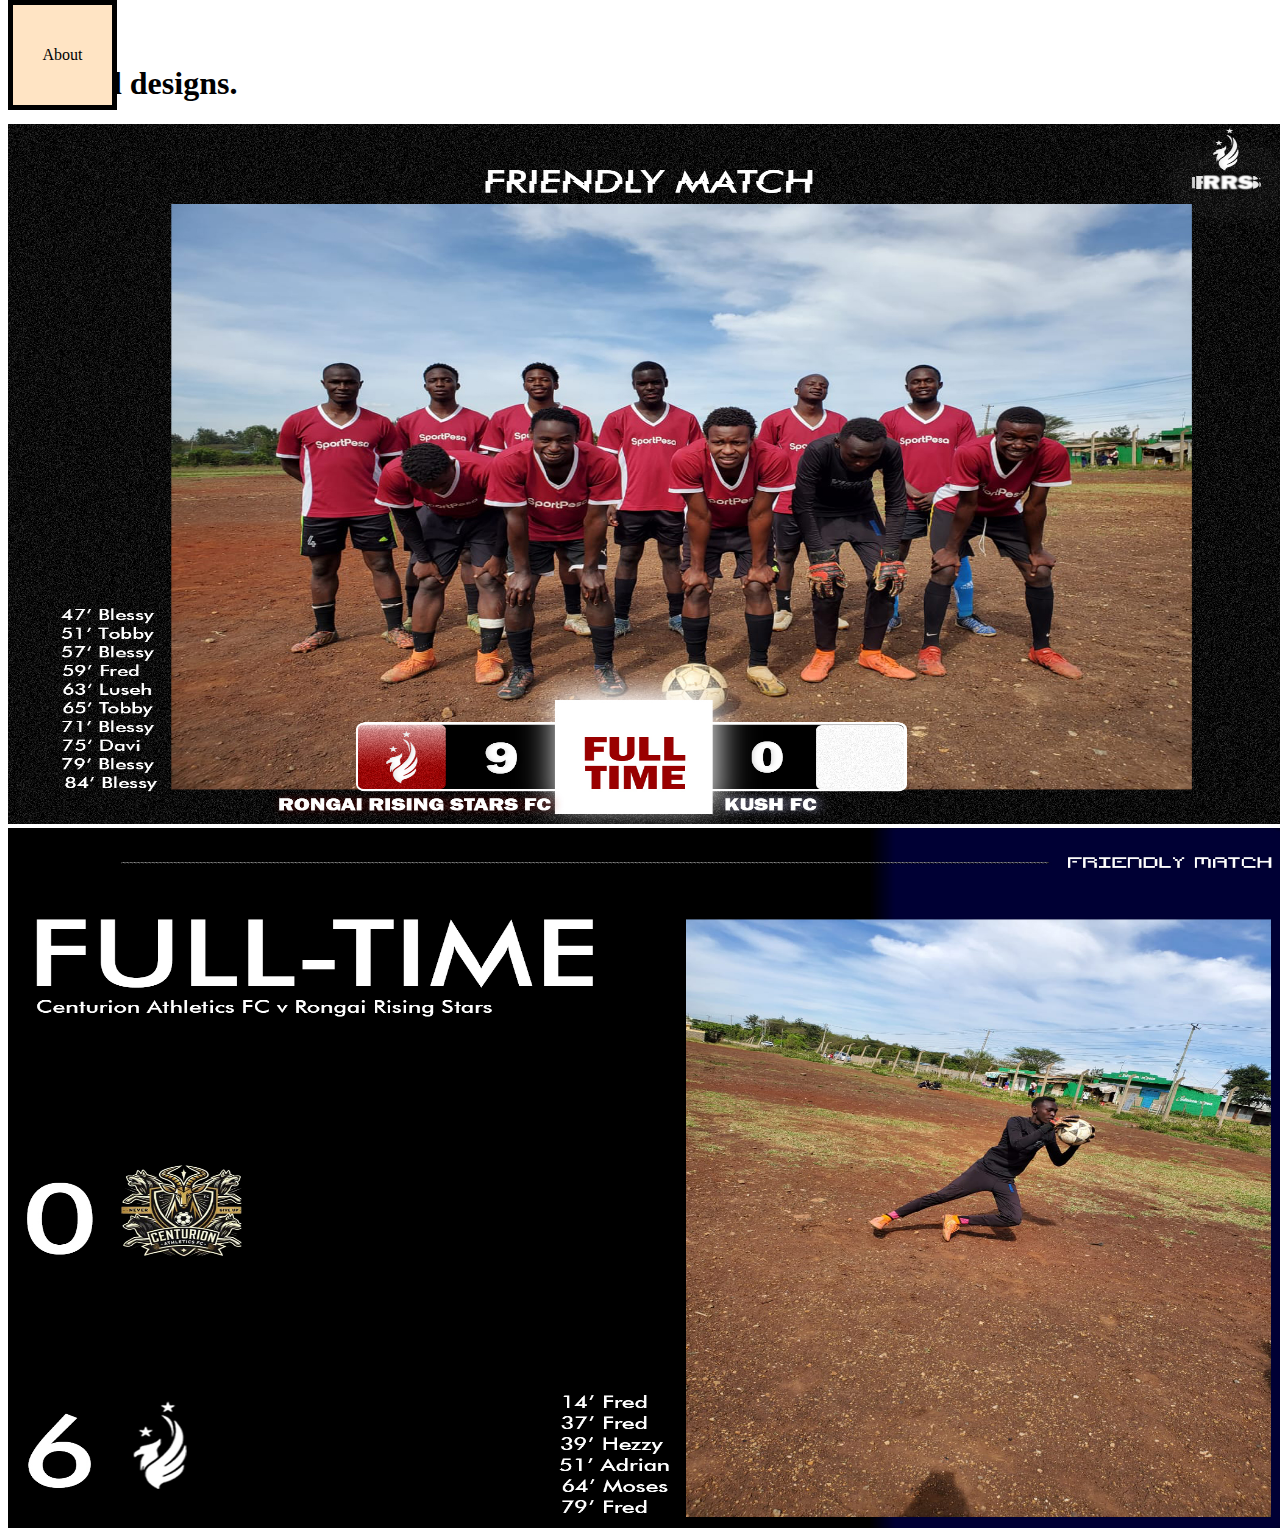
==== pportfolio/index.html @ 8031c219 "first commit" ====
<!DOCTYPE html>
<html>
     <head>
<title>Isaac's Graphic Design Portfolio</title>
     </head>

     <body>
        <nav>
            <div>
                <a href="#portfolio">Portfolio</a>
                <link rel="stylesheet" href="index.css">
            </div>
        </nav>
        <nav class="navigation">
            <div>
                <a href="#about">About</a>
            </div>
        </nav>
        <nav>
            <div>
                <a href="#contact me">Contact me</a>
            </div>
        </nav>
        <header>
            <h1>Football designs.</h1>
        </header>
        <section>
            <div>
                <img src="./thedesigns/kushfc.jpg" alt="">
            </div>
        </section>
        <section>
            <div>
                <img src="thedesigns/centurion1.jpg" alt="">
            </div>
        </section>
     </body>
</html>
---- pportfolio/index.css ----
.navigation{
    width: 99px;
    height: 100px;
    border: 5px solid black;
    background-color: bisque;
    top: 0;
    left: 10;
    display: flex;
    position: fixed;
    justify-content: space-around;
    align-items: center;
}
a{
    text-decoration: none;
    color: black;
}
img{
    width: 100vw;
    height: 700px;
}
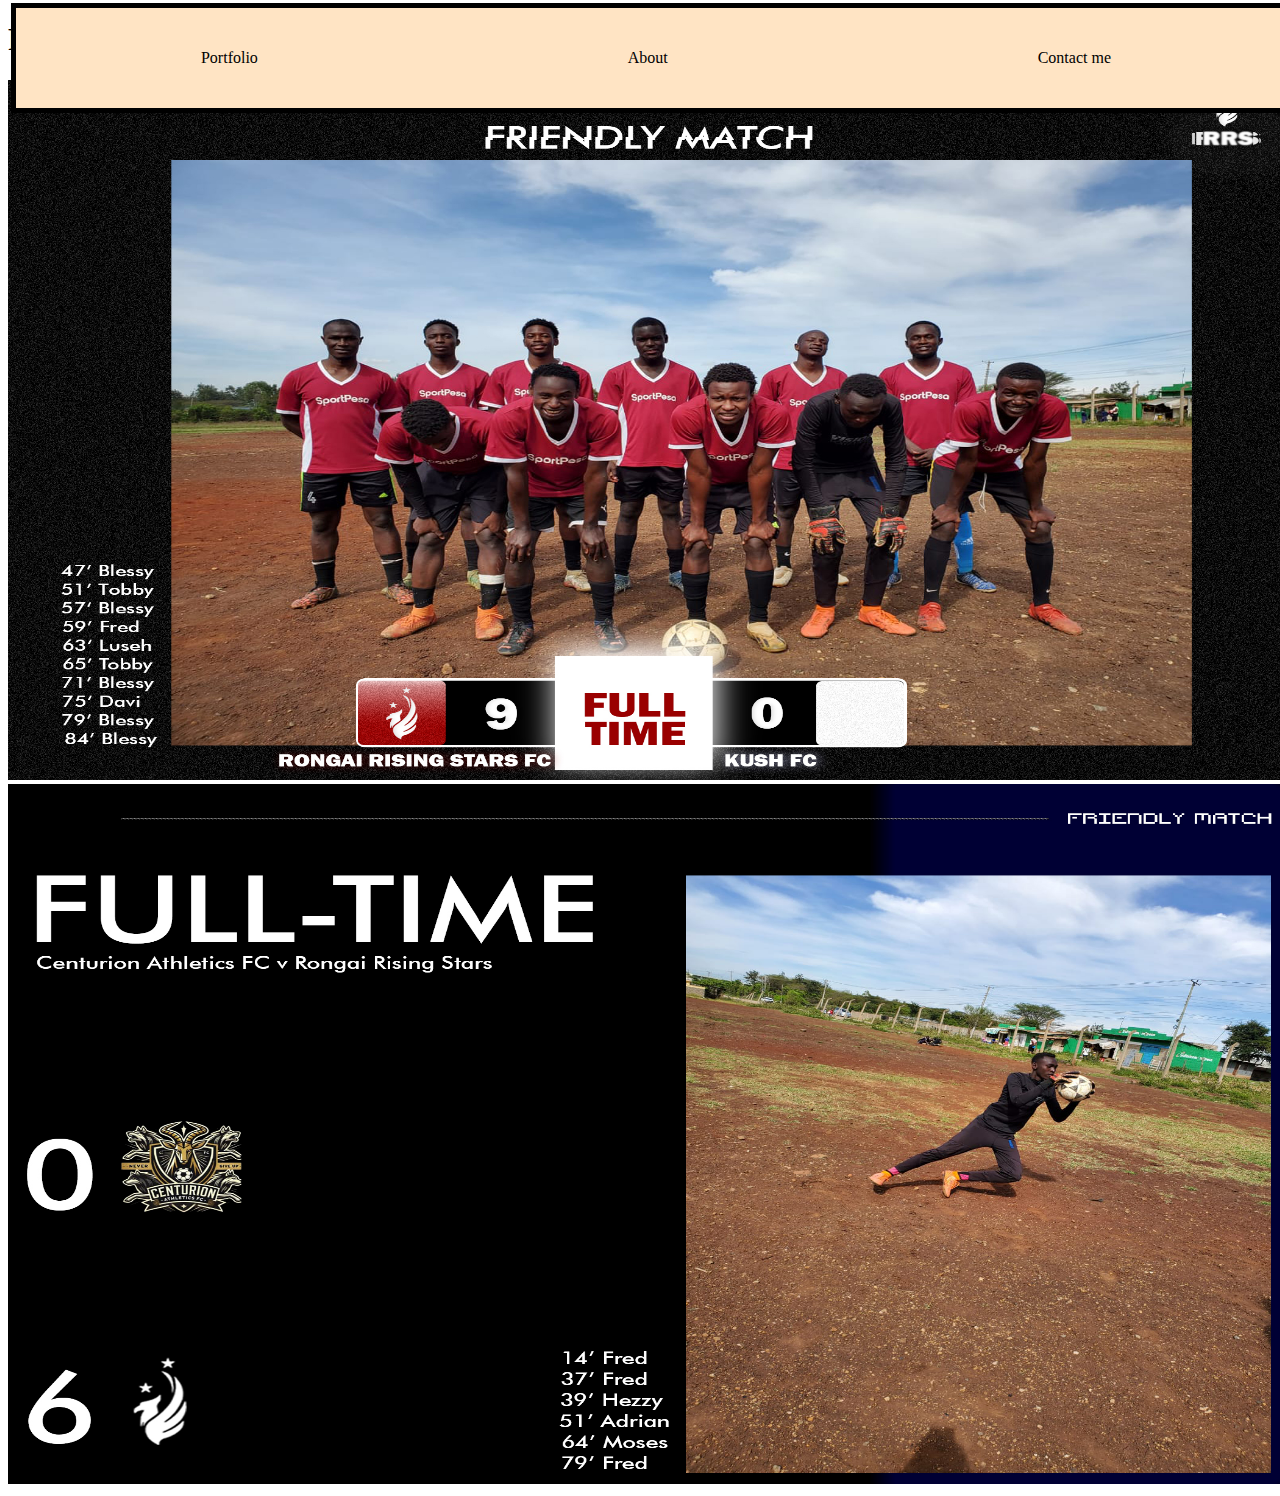
==== commit 45f08f30: "Add README.md" ====
--- a/pportfolio/index.html
+++ b/pportfolio/index.html
@@ -5,18 +5,14 @@
      </head>
 
      <body>
-        <nav>
+        <nav class="navigation">
             <div>
                 <a href="#portfolio">Portfolio</a>
                 <link rel="stylesheet" href="index.css">
             </div>
-        </nav>
-        <nav class="navigation">
             <div>
                 <a href="#about">About</a>
             </div>
-        </nav>
-        <nav>
             <div>
                 <a href="#contact me">Contact me</a>
             </div>
--- a/pportfolio/index.css
+++ b/pportfolio/index.css
@@ -1,6 +1,7 @@
 .navigation{
-    width: 99px;
+    width: 100vw;
     height: 100px;
+    margin: 3px;
     border: 5px solid black;
     background-color: bisque;
     top: 0;
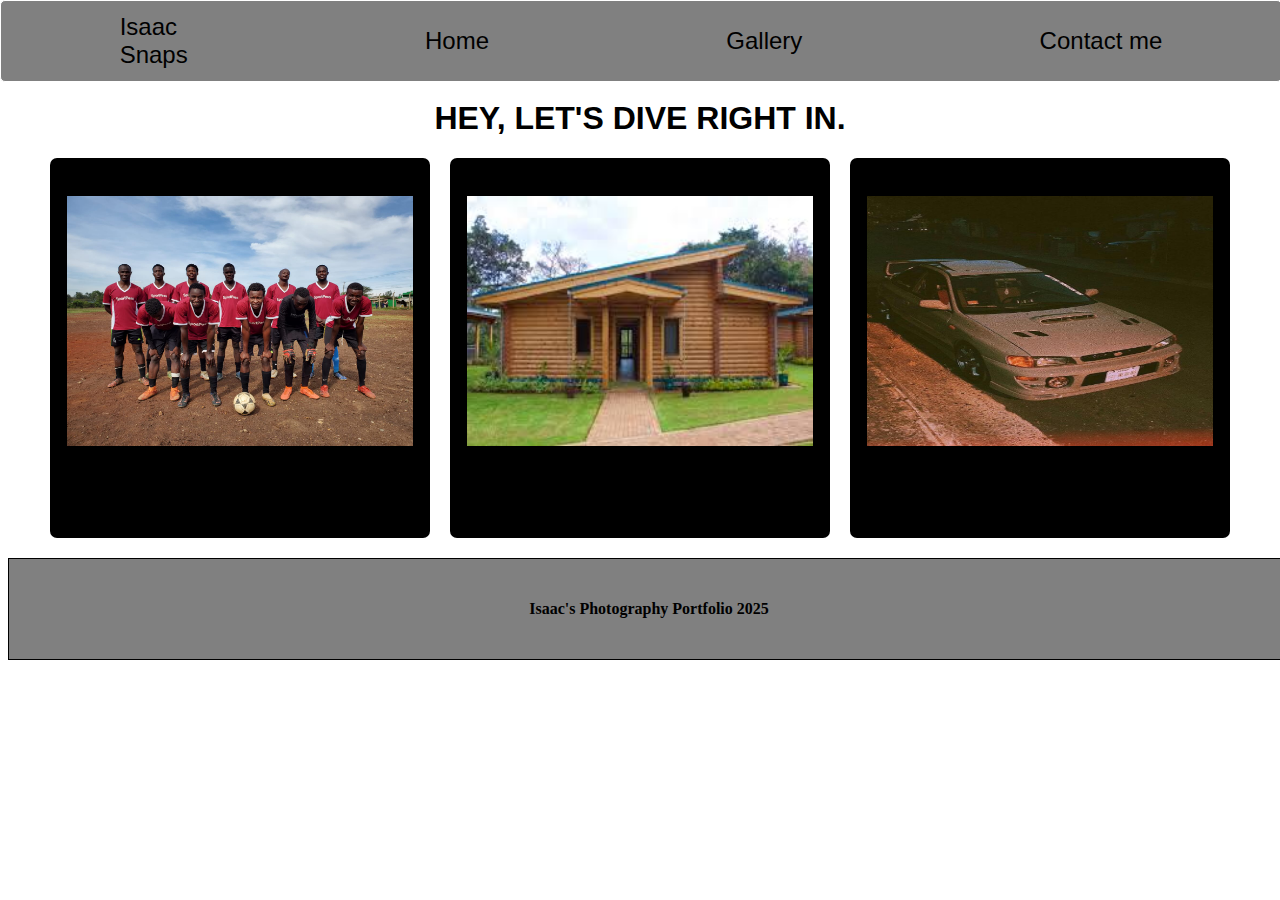
==== commit 9f45502f: "my first commit" ====
--- a/pportfolio/index.html
+++ b/pportfolio/index.html
@@ -1,34 +1,46 @@
 <!DOCTYPE html>
 <html>
      <head>
-<title>Isaac's Graphic Design Portfolio</title>
+<title>Isaac's Photography Website</title>
+<link rel="stylesheet" href="index.css">
      </head>
 
      <body>
         <nav class="navigation">
             <div>
-                <a href="#portfolio">Portfolio</a>
-                <link rel="stylesheet" href="index.css">
+                <a href="#isaacsnaps">Isaac<br>Snaps</a>
             </div>
             <div>
-                <a href="#about">About</a>
+                <a href="#portfolio">Home</a>
+            </div>
+            <div>
+                <a href="#about">Gallery</a>
             </div>
             <div>
                 <a href="#contact me">Contact me</a>
             </div>
         </nav>
-        <header>
-            <h1>Football designs.</h1>
+        <header class ="header">
+            <h1 class="firstheading">HEY, LET'S DIVE RIGHT IN.</h1>
         </header>
-        <section>
-            <div>
-                <img src="./thedesigns/kushfc.jpg" alt="">
+        <section class="picslist">
+            <div class="picitems">
+                <img src="./photos/one.jpg" alt="Picture1">
+                <p>Football pics</p>
+            </div>
+            <div class="picitems">
+                <img src="./photos/house.jpeg" alt="Picture2">
+                <p>Buildings</p>
+            </div>
+            <div class="picitems">
+                <img src="./photos/cars.jpg" alt="Picture3">
+                <p>Car events</p>
             </div>
         </section>
-        <section>
-            <div>
-                <img src="thedesigns/centurion1.jpg" alt="">
-            </div>
-        </section>
-     </body>
+    </body>
+    <footer class="footer">
+        <div>
+            <h4>Isaac's Photography Portfolio 2025</h4>
+        </div>
+    </footer>
 </html>--- a/pportfolio/index.css
+++ b/pportfolio/index.css
@@ -1,21 +1,81 @@
 .navigation{
     width: 100vw;
-    height: 100px;
-    margin: 3px;
-    border: 5px solid black;
-    background-color: bisque;
+    height: 80px;
+    margin: 0px;
+    border: 1px solid white;
+    border-radius: 5px;
+    background-color: gray;
     top: 0;
-    left: 10;
+    left: 0;
     display: flex;
     position: fixed;
     justify-content: space-around;
     align-items: center;
+    font-family: 'Franklin Gothic Medium', 'Arial Narrow', Arial, sans-serif;
+    font-size: x-large;
+}
+.header{
+    margin-top: 100px;
+    color: black;
+    text-align: center;
+    font-family: 'Franklin Gothic Medium', 'Arial Narrow', Arial, sans-serif;
+}
+.secondheading{
+    text-align: left;
+    font-family: 'Franklin Gothic Medium', 'Arial Narrow', Arial, sans-serif, italics;
 }
 a{
     text-decoration: none;
     color: black;
 }
+.picslist{
+    display: flex;
+    gap: 20px;
+    flex-wrap: wrap;
+    align-content: center;
+    justify-content: center;
+}
+.secondheading{
+    display: block;
+    margin: auto;
+}
 img{
+    width: 27vw;
+    height: 250px;
+}
+.footer{
     width: 100vw;
-    height: 700px;
+    height: 100px;
+    margin: 0;
+    border: 1px solid black;
+    background-color: gray;
+    bottom: 2px;
+    display: flex;
+    justify-content: space-around;
+
+}
+.footer{
+    text-decoration-color: gray;
+    align-items: center;
+    margin-top: 20px;
+}
+.picitems{
+    width: 350px;
+    height: 350px;
+    background-color: black;
+    border-radius: 7px;
+    padding: 15px;
+    text-align: center;
+    justify-content: center;
+    align-items: center;
+    align-content: center;
+}
+.picslist{
+    display: flex;
+    flex-wrap: wrap;
+    gap: 20px;
+
+}
+.p{
+    text-decoration-color: white;
 }